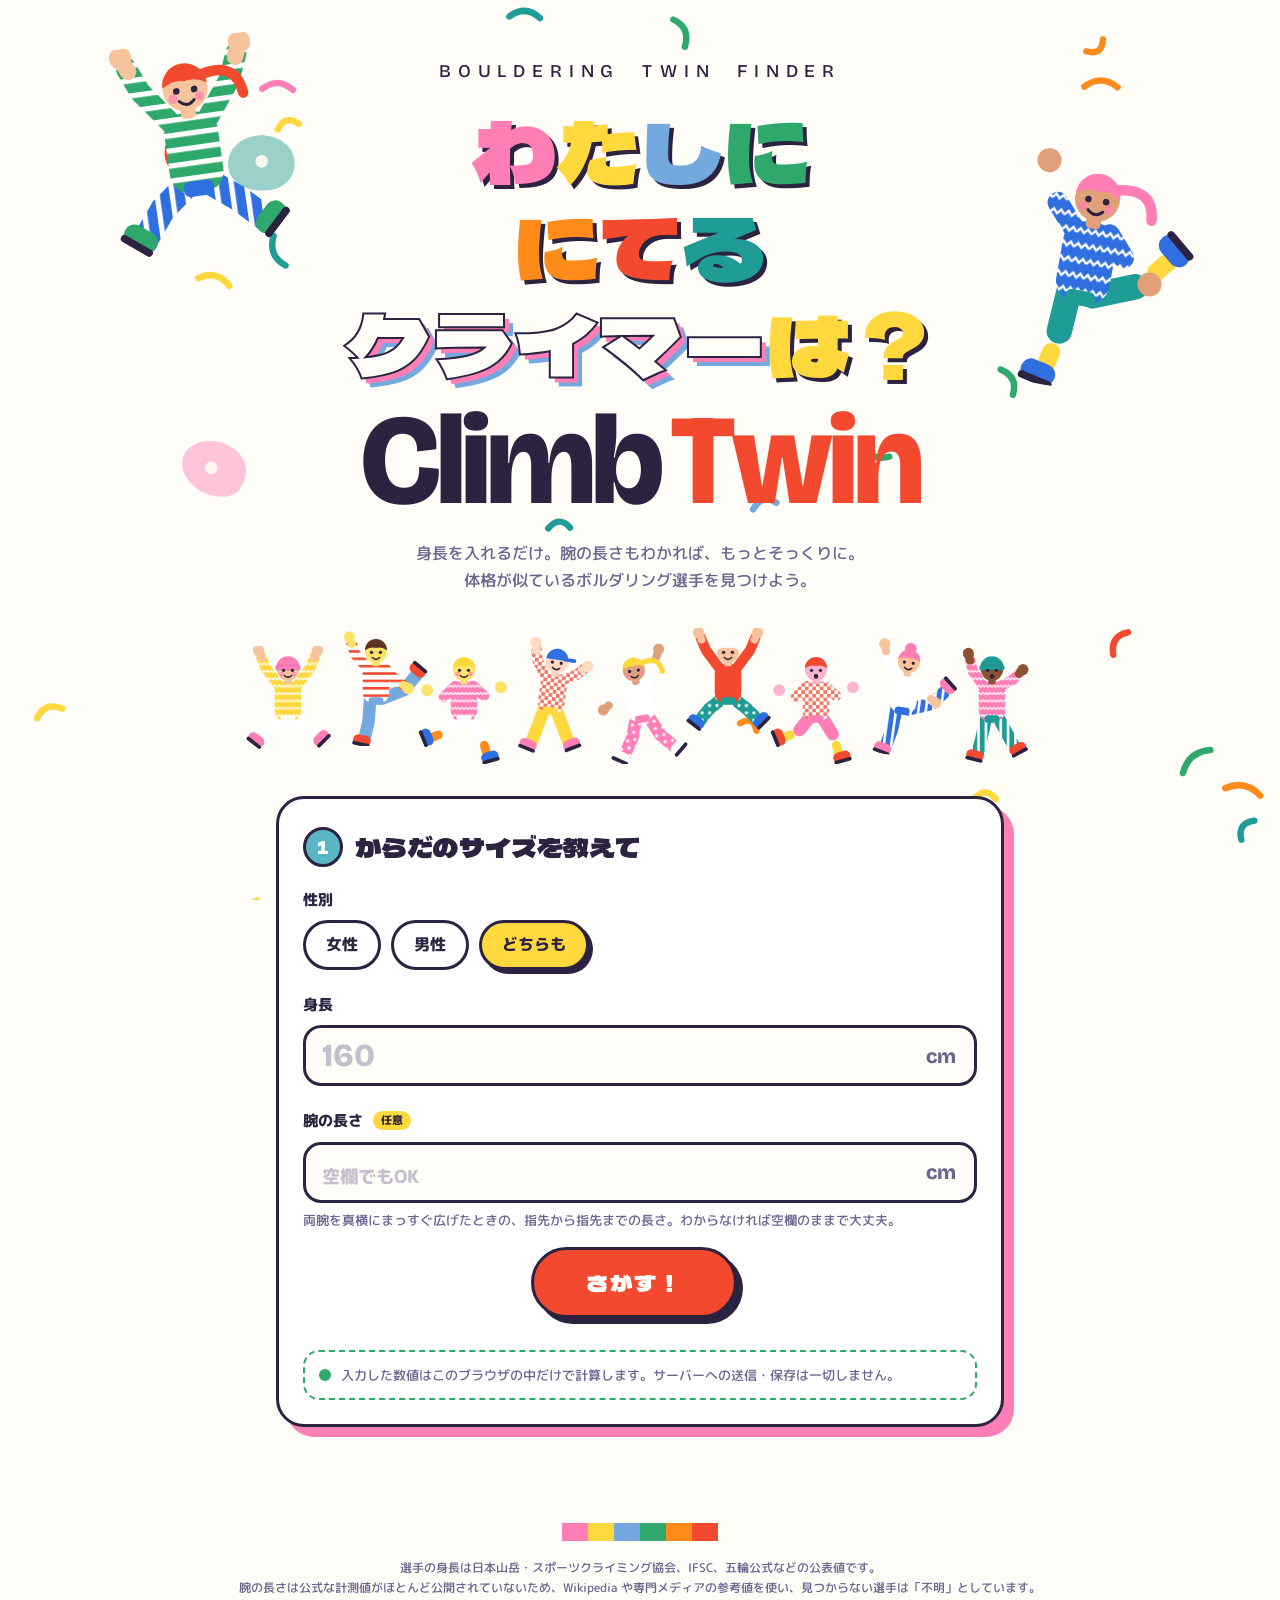
==== index.html @ 08d5f9f9 "ボルダリング体格マッチングサイトを追加 身長と任意の腕の長さから、体格の似ているボルダリング選手を探す静的サイト。 計算はすべてブラウザ内で行い、入力値は送信・保存しない。  Co-Authored-" ====
<!DOCTYPE html>
<html lang="ja">
<head>
  <meta charset="UTF-8">
  <meta name="viewport" content="width=device-width, initial-scale=1.0">
  <title>わたしのクライマー</title>
  <meta name="description" content="身長・腕の長さ・性別から、体格の似ているボルダリング選手を探すサイト">
  <link rel="preconnect" href="https://fonts.googleapis.com">
  <link rel="preconnect" href="https://fonts.gstatic.com" crossorigin>
  <link href="https://fonts.googleapis.com/css2?family=Bricolage+Grotesque:opsz,wght@12..96,500;12..96,800&family=Dela+Gothic+One&family=M+PLUS+Rounded+1c:wght@500;800&display=swap" rel="stylesheet">
  <link rel="stylesheet" href="style.css">
</head>
<body>
  <!-- 背景の紙吹雪 -->
  <div class="confetti" id="confetti" aria-hidden="true"></div>

  <header class="hero">
    <div class="hero__side hero__side--l" id="side-l" aria-hidden="true"></div>
    <div class="hero__side hero__side--r" id="side-r" aria-hidden="true"></div>

    <p class="hero__kicker">BOULDERING&nbsp;&nbsp;TWIN&nbsp;&nbsp;FINDER</p>
    <h1 class="hero__title">
      <span class="c-pink">わ</span><span class="c-yellow">た</span><span class="c-blue">し</span><span class="c-green">に</span><br>
      <span class="c-orange">に</span><span class="c-red">て</span><span class="c-teal">る</span><br>
      <span class="hero__title-big">クライマー</span><span class="c-yellow">は？</span>
    </h1>
    <p class="hero__latin">Climb<em>Twin</em></p>
    <p class="hero__lead">身長を入れるだけ。腕の長さもわかれば、もっとそっくりに。<br>体格が似ているボルダリング選手を見つけよう。</p>
    <div class="hero__parade" id="parade" aria-hidden="true"></div>
  </header>

  <main class="main">
    <section class="panel" aria-labelledby="form-title">
      <h2 class="panel__title" id="form-title"><span>1</span>からだのサイズを教えて</h2>

      <form class="form" id="form" autocomplete="off" novalidate>
        <fieldset class="field">
          <legend class="field__label">性別</legend>
          <div class="chips">
            <label class="chip chip--pink"><input type="radio" name="gender" value="f"><span>女性</span></label>
            <label class="chip chip--blue"><input type="radio" name="gender" value="m"><span>男性</span></label>
            <label class="chip chip--green"><input type="radio" name="gender" value="any" checked><span>どちらも</span></label>
          </div>
        </fieldset>

        <div class="field">
          <label class="field__label" for="height">身長</label>
          <div class="num">
            <input type="number" id="height" name="height" inputmode="decimal" min="120" max="220" step="0.1" placeholder="160" required>
            <span class="num__unit">cm</span>
          </div>
        </div>

        <div class="field">
          <label class="field__label" for="span">腕の長さ <span class="field__opt">任意</span></label>
          <div class="num">
            <input type="number" id="span" name="span" inputmode="decimal" min="110" max="240" step="0.1" placeholder="空欄でもOK">
            <span class="num__unit">cm</span>
          </div>
          <p class="field__hint">両腕を真横にまっすぐ広げたときの、指先から指先までの長さ。わからなければ空欄のままで大丈夫。</p>
        </div>

        <p class="form__error" id="error" role="alert"></p>

        <button class="btn" type="submit">
          <span class="btn__face">さがす！</span>
        </button>

        <p class="privacy">
          <span class="privacy__dot"></span>
          入力した数値はこのブラウザの中だけで計算します。サーバーへの送信・保存は一切しません。
        </p>
      </form>
    </section>
  </main>

  <section class="results" id="results" aria-live="polite" hidden>
    <div class="results__deco" id="band-deco" aria-hidden="true"></div>
    <div class="results__inner">
      <p class="results__kicker">YOUR&nbsp;&nbsp;CLIMBING&nbsp;&nbsp;TWINS</p>
      <h2 class="results__title">あなたに似てるのは…</h2>
      <div class="you" id="you"></div>
      <ol class="cards" id="cards"></ol>
      <button class="btn btn--ghost" type="button" id="retry"><span class="btn__face">もう一回</span></button>
    </div>
  </section>

  <footer class="footer">
    <div class="swatch" aria-hidden="true">
      <i class="sw-pink"></i><i class="sw-yellow"></i><i class="sw-blue"></i><i class="sw-green"></i><i class="sw-orange"></i><i class="sw-red"></i>
    </div>
    <p>選手の身長は日本山岳・スポーツクライミング協会、IFSC、五輪公式などの公表値です。<br>腕の長さは公式な計測値がほとんど公開されていないため、Wikipedia や専門メディアの参考値を使い、見つからない選手は「不明」としています。</p>
  </footer>

  <script src="data.js"></script>
  <script src="script.js"></script>
</body>
</html>
---- style.css ----
/* ========== tokens ========== */
:root {
  --pink: #ff7eb6;
  --yellow: #ffd83d;
  --blue: #74a9e0;
  --cobalt: #2f6fe0;
  --green: #2fa86b;
  --teal: #1f9c95;
  --orange: #ff8c1a;
  --red: #f2492f;
  --turquoise: #5ab6c6;
  --ink: #2b2340;
  --paper: #fffdf7;
  --card: #ffffff;
  --muted: #6b6390;
  --radius: 28px;
  --font-pop: "Dela Gothic One", "M PLUS Rounded 1c", sans-serif;
  --font-latin: "Bricolage Grotesque", "Helvetica Neue", sans-serif;
  --font-body: "M PLUS Rounded 1c", "Hiragino Maru Gothic ProN", sans-serif;
}

@media (prefers-color-scheme: dark) {
  :root:not([data-theme="light"]) {
    --ink: #fff4ea;
    --paper: #1f1a33;
    --card: #2b2448;
    --muted: #c3bce6;
    --turquoise: #1f6f7c;
  }
}
:root[data-theme="dark"] {
  --ink: #fff4ea;
  --paper: #1f1a33;
  --card: #2b2448;
  --muted: #c3bce6;
  --turquoise: #1f6f7c;
}

* { box-sizing: border-box; }

html { -webkit-text-size-adjust: 100%; }

body {
  margin: 0;
  min-height: 100vh;
  background: var(--paper);
  color: var(--ink);
  font-family: var(--font-body);
  font-weight: 500;
  line-height: 1.7;
  overflow-x: hidden;
}

.c-pink { color: var(--pink); }
.c-yellow { color: var(--yellow); }
.c-blue { color: var(--blue); }
.c-green { color: var(--green); }
.c-orange { color: var(--orange); }
.c-red { color: var(--red); }
.c-teal { color: var(--teal); }

/* ========== confetti ========== */
.confetti {
  position: fixed;
  inset: 0;
  pointer-events: none;
  z-index: 0;
}
.confetti svg,
.results__deco svg { width: 100%; height: 100%; display: block; }
.bit, .hold-bit { transform-box: fill-box; transform-origin: center; }
.confetti .bit:nth-of-type(3n) { animation: flutter 5s ease-in-out infinite; }
.confetti .bit:nth-of-type(3n+1) { animation: flutter 7s ease-in-out infinite reverse; }
.hold-bit { opacity: .45; }
@keyframes flutter {
  0%, 100% { translate: 0 0; }
  50% { translate: 0 -10px; }
}

/* ========== hero ========== */
.hero {
  position: relative;
  z-index: 1;
  text-align: center;
  padding: 56px 16px 8px;
  max-width: 1100px;
  margin: 0 auto;
}
.hero__kicker {
  margin: 0 0 14px;
  font-family: var(--font-latin);
  font-weight: 500;
  font-size: clamp(12px, 2.6vw, 18px);
  letter-spacing: .38em;
  color: var(--ink);
}
.hero__title {
  margin: 0;
  font-family: var(--font-pop);
  font-weight: 400;
  font-size: clamp(36px, 10.5vw, 84px);
  line-height: 1.15;
  text-shadow: 4px 4px 0 var(--ink);
}
.hero__title span { display: inline-block; animation: hop 2.4s ease-in-out infinite; }
.hero__title span:nth-child(2n) { animation-delay: .15s; }
.hero__title span:nth-child(3n) { animation-delay: .3s; }
.hero__title-big {
  color: var(--paper);
  -webkit-text-stroke: 2px var(--ink);
  text-shadow: 5px 5px 0 var(--pink), 9px 9px 0 var(--blue);
}
@keyframes hop {
  0%, 80%, 100% { transform: translateY(0) rotate(0); }
  88% { transform: translateY(-8px) rotate(-4deg); }
}

/* ポスター風の大きな英字 */
.hero__latin {
  margin: 14px 0 0;
  font-family: var(--font-latin);
  font-weight: 800;
  font-size: clamp(44px, 13vw, 128px);
  line-height: .9;
  letter-spacing: -.04em;
  color: var(--ink);
}
.hero__latin em {
  font-style: normal;
  color: var(--red);
  margin-left: .08em;
}

.hero__lead {
  margin: 20px auto 0;
  max-width: 32em;
  font-size: 16px;
  color: var(--muted);
}

.hero__side {
  position: absolute;
  top: 40px;
  width: 210px;
  height: 240px;
  display: none;
}
.hero__side svg { width: 100%; height: 100%; }
.hero__side--l { left: 0; rotate: -8deg; animation: sway 4s ease-in-out infinite; }
.hero__side--r { right: 0; top: 150px; rotate: 10deg; animation: sway 4.6s ease-in-out infinite reverse; }
@keyframes sway {
  0%, 100% { transform: translateY(0); }
  50% { transform: translateY(-12px); }
}
@media (min-width: 980px) {
  .hero__side { display: block; }
}

.hero__parade {
  display: flex;
  justify-content: center;
  align-items: flex-end;
  gap: 0;
  margin: 28px auto 0;
  max-width: 900px;
  overflow: hidden;
  padding-top: 24px;
}
.hero__parade svg {
  flex: 0 0 auto;
  width: 104px;
  height: 118px;
  margin: 0 -8px;
  animation: bounce 1.6s ease-in-out infinite;
}
.hero__parade svg:nth-child(2n) { animation-delay: -.4s; translate: 0 -18px; }
.hero__parade svg:nth-child(3n) { animation-delay: -.8s; }
.hero__parade svg:nth-child(4n) { translate: 0 -8px; rotate: 8deg; }
.hero__parade svg:nth-child(5n) { rotate: -10deg; }
@keyframes bounce {
  0%, 100% { transform: translateY(0); }
  50% { transform: translateY(-10px); }
}

/* ========== panel ========== */
.main {
  position: relative;
  z-index: 1;
  max-width: 760px;
  margin: 0 auto;
  padding: 24px 16px 64px;
}

.panel {
  background: var(--card);
  border: 3px solid var(--ink);
  border-radius: var(--radius);
  padding: 28px 24px 24px;
  box-shadow: 10px 10px 0 var(--pink);
}
.panel__title {
  display: flex;
  align-items: center;
  gap: 12px;
  margin: 0 0 20px;
  font-family: var(--font-pop);
  font-weight: 400;
  font-size: clamp(20px, 5vw, 26px);
  line-height: 1.3;
}
.panel__title span {
  display: grid;
  place-items: center;
  flex: 0 0 auto;
  width: 40px;
  height: 40px;
  border-radius: 50%;
  background: var(--turquoise);
  color: #fff;
  border: 3px solid var(--ink);
  font-size: 18px;
}

/* ========== form ========== */
.form { display: grid; gap: 22px; }

.field { margin: 0; padding: 0; border: 0; min-width: 0; }
.field__label {
  display: block;
  margin-bottom: 8px;
  padding: 0;
  font-weight: 800;
  font-size: 15px;
}
.field__opt {
  display: inline-block;
  margin-left: 6px;
  padding: 0 8px;
  border-radius: 999px;
  background: var(--yellow);
  color: #2b2340;
  font-size: 11px;
  vertical-align: 2px;
}
.field__hint {
  margin: 6px 0 0;
  font-size: 13px;
  color: var(--muted);
}

.chips { display: flex; flex-wrap: wrap; gap: 10px; }
.chip { position: relative; cursor: pointer; }
.chip input { position: absolute; opacity: 0; pointer-events: none; }
.chip span {
  display: inline-block;
  padding: 8px 20px;
  border: 3px solid var(--ink);
  border-radius: 999px;
  font-weight: 800;
  background: var(--card);
  transition: transform .15s, box-shadow .15s, background .15s;
}
.chip:hover span { transform: translateY(-2px); }
.chip input:focus-visible + span { outline: 3px dashed var(--orange); outline-offset: 3px; }
.chip input:checked + span { color: #2b2340; box-shadow: 4px 4px 0 var(--ink); }
.chip--pink input:checked + span  { background: var(--pink); }
.chip--blue input:checked + span  { background: var(--blue); }
.chip--green input:checked + span { background: var(--yellow); }

.num {
  display: flex;
  align-items: center;
  border: 3px solid var(--ink);
  border-radius: 18px;
  background: var(--paper);
  overflow: hidden;
  transition: box-shadow .15s;
}
.num:focus-within { box-shadow: 5px 5px 0 var(--yellow); }
.num input {
  flex: 1;
  min-width: 0;
  border: 0;
  background: transparent;
  color: var(--ink);
  font-family: var(--font-latin);
  font-weight: 800;
  font-size: 32px;
  padding: 8px 16px;
  outline: none;
}
.num input::placeholder { color: var(--muted); opacity: .4; }
#span::placeholder { font-family: var(--font-body); font-size: 18px; }
.num__unit {
  padding: 0 18px;
  font-family: var(--font-latin);
  font-weight: 800;
  font-size: 20px;
  color: var(--muted);
}

.form__error {
  margin: 0;
  color: var(--red);
  font-weight: 800;
  font-size: 14px;
}
.form__error:empty { display: none; }

/* ========== button ========== */
.btn {
  justify-self: center;
  border: 0;
  padding: 0;
  background: var(--ink);
  border-radius: 999px;
  cursor: pointer;
  font: inherit;
}
.btn__face {
  display: block;
  padding: 14px 52px;
  border: 3px solid var(--ink);
  border-radius: 999px;
  background: var(--red);
  color: #fff;
  font-family: var(--font-pop);
  font-size: 22px;
  letter-spacing: .08em;
  transform: translate(-6px, -6px);
  transition: transform .12s;
}
.btn:hover .btn__face { transform: translate(-8px, -8px); }
.btn:active .btn__face { transform: translate(0, 0); }
.btn:focus-visible { outline: 3px dashed var(--cobalt); outline-offset: 6px; }
.btn--ghost { display: block; margin: 40px auto 0; }
.btn--ghost .btn__face { background: var(--yellow); color: #2b2340; font-size: 18px; padding: 10px 36px; }

.privacy {
  display: flex;
  gap: 10px;
  align-items: flex-start;
  margin: 4px 0 0;
  padding: 12px 14px;
  border-radius: 16px;
  border: 2px dashed var(--green);
  font-size: 13px;
  color: var(--muted);
}
.privacy__dot {
  flex: 0 0 auto;
  width: 12px;
  height: 12px;
  margin-top: 5px;
  border-radius: 50%;
  background: var(--green);
}

/* ========== results (ターコイズの帯) ========== */
.results {
  position: relative;
  z-index: 1;
  background: var(--turquoise);
  padding: 64px 16px 72px;
  overflow: hidden;
}
.results__deco {
  position: absolute;
  inset: 0;
  pointer-events: none;
  opacity: .9;
}
.results__inner {
  position: relative;
  max-width: 760px;
  margin: 0 auto;
}
.results__kicker {
  margin: 0;
  text-align: center;
  font-family: var(--font-latin);
  font-size: clamp(12px, 2.6vw, 16px);
  letter-spacing: .38em;
  color: #fff;
}
.results__title {
  margin: 6px 0 20px;
  text-align: center;
  font-family: var(--font-pop);
  font-weight: 400;
  font-size: clamp(26px, 7vw, 44px);
  line-height: 1.3;
  color: #fff;
  text-shadow: 4px 4px 0 #2b2340;
}

.you {
  display: flex;
  flex-wrap: wrap;
  justify-content: center;
  gap: 10px;
  margin-bottom: 36px;
}
.you__pill {
  padding: 4px 14px;
  border: 2px solid #2b2340;
  border-radius: 999px;
  background: #fff;
  color: #2b2340;
  font-size: 14px;
  font-weight: 800;
}

.you__pill--soft { background: var(--yellow); }

.cards {
  list-style: none;
  margin: 0;
  padding: 0;
  display: grid;
  gap: 32px;
}

.card {
  position: relative;
  display: grid;
  grid-template-columns: 150px 1fr;
  gap: 20px;
  padding: 22px;
  background: var(--card);
  border: 3px solid #2b2340;
  border-radius: var(--radius);
  opacity: 0;
  transform: translateY(24px) rotate(-1deg);
  animation: pop-in .5s cubic-bezier(.2, 1.6, .4, 1) forwards;
}
.card:nth-child(1) { box-shadow: 10px 10px 0 var(--yellow); }
.card:nth-child(2) { box-shadow: 10px 10px 0 var(--pink);  animation-delay: .12s; }
.card:nth-child(3) { box-shadow: 10px 10px 0 #2b2340;      animation-delay: .24s; }
@keyframes pop-in { to { opacity: 1; transform: none; } }

.card__rank {
  position: absolute;
  top: -18px;
  left: -14px;
  z-index: 2;
  display: grid;
  place-items: center;
  width: 54px;
  height: 54px;
  border-radius: 50%;
  border: 3px solid #2b2340;
  background: var(--pink);
  color: #fff;
  font-family: var(--font-latin);
  font-weight: 800;
  font-size: 26px;
  rotate: -10deg;
}
.card:nth-child(1) .card__rank { width: 64px; height: 64px; font-size: 32px; background: var(--red); }

.card__avatar {
  align-self: start;
  width: 150px;
  height: 172px;
  border-radius: 22px;
  border: 3px solid #2b2340;
  --spot: var(--yellow);
  background: radial-gradient(circle at 50% 52%, var(--spot) 0 42%, var(--paper) 43%);
  overflow: hidden;
}
.card:nth-child(2) .card__avatar { --spot: var(--blue); }
.card:nth-child(3) .card__avatar { --spot: var(--pink); }
.card__avatar svg { display: block; width: 100%; height: 100%; animation: bounce 2s ease-in-out infinite; }

.card__body { min-width: 0; }
.card__country {
  display: inline-block;
  padding: 0 10px;
  border-radius: 999px;
  background: var(--ink);
  color: var(--paper);
  font-family: var(--font-latin);
  font-size: 12px;
  font-weight: 800;
  letter-spacing: .14em;
}
.card__name {
  margin: 6px 0 0;
  font-family: var(--font-pop);
  font-weight: 400;
  font-size: clamp(22px, 5.4vw, 28px);
  line-height: 1.25;
}
.card__en {
  margin: 0;
  font-family: var(--font-latin);
  font-weight: 500;
  font-size: 14px;
  color: var(--muted);
}

.match { margin: 12px 0 0; }
.match__head {
  display: flex;
  justify-content: space-between;
  align-items: baseline;
  font-size: 13px;
  font-weight: 800;
}
.match__score {
  font-family: var(--font-latin);
  font-weight: 800;
  font-size: 28px;
  line-height: 1;
  color: var(--red);
}
.match__bar { display: block; width: 100%; height: 14px; margin-top: 4px; }
.match__track { fill: var(--paper); stroke: var(--ink); stroke-width: 2; }
.match__fill { fill: var(--red); }

.stats {
  display: grid;
  grid-template-columns: repeat(3, 1fr);
  gap: 8px;
  margin: 14px 0 0;
}
.stat {
  padding: 8px 6px;
  text-align: center;
  border-radius: 14px;
  border: 2px solid #2b2340;
  color: #2b2340;
}
.stat:nth-child(1) { background: var(--pink); }
.stat:nth-child(2) { background: var(--yellow); }
.stat:nth-child(3) { background: var(--blue); }
.stat dt { font-size: 11px; font-weight: 800; }
.stat dd { margin: 0; font-family: var(--font-latin); font-weight: 800; font-size: 22px; line-height: 1.2; }
.stat__na { font-family: var(--font-body); font-size: 15px; line-height: 1.8; }
.stat small { display: block; font-family: var(--font-body); font-size: 11px; font-weight: 800; }

.tags { display: flex; flex-wrap: wrap; gap: 6px; margin: 14px 0 0; padding: 0; list-style: none; }
.tags li {
  padding: 0 10px;
  border-radius: 999px;
  border: 2px solid var(--ink);
  font-size: 12px;
  font-weight: 800;
}
.tags li::before { content: "#"; color: var(--red); }

.card__feature { margin: 12px 0 0; font-size: 14px; }

.card__video {
  display: inline-flex;
  align-items: center;
  gap: 8px;
  margin-top: 14px;
  padding: 8px 18px;
  border-radius: 999px;
  border: 3px solid #2b2340;
  background: var(--cobalt);
  color: #fff;
  font-weight: 800;
  font-size: 14px;
  text-decoration: none;
  box-shadow: 4px 4px 0 #2b2340;
  transition: transform .12s, box-shadow .12s;
}
.card__video:hover { transform: translate(-2px, -2px); box-shadow: 6px 6px 0 #2b2340; }
.card__video:active { transform: translate(4px, 4px); box-shadow: 0 0 0 #2b2340; }
.card__video svg { width: 18px; height: 18px; }

/* ========== footer ========== */
.footer {
  position: relative;
  z-index: 1;
  padding: 32px 16px 48px;
  text-align: center;
  font-size: 12px;
  color: var(--muted);
}
.footer p { margin: 10px 0 0; }
.swatch { display: inline-flex; }
.swatch i { display: block; width: 26px; height: 18px; }
.sw-pink { background: var(--pink); }
.sw-yellow { background: var(--yellow); }
.sw-blue { background: var(--blue); }
.sw-green { background: var(--green); }
.sw-orange { background: var(--orange); }
.sw-red { background: var(--red); }

/* ========== responsive ========== */
@media (max-width: 560px) {
  .hero { padding-top: 36px; }
  .hero__parade svg { width: 76px; height: 88px; margin: 0 -10px; }
  .panel { padding: 22px 16px 18px; box-shadow: 6px 6px 0 var(--pink); }
  .card { grid-template-columns: 1fr; padding: 22px 16px 18px; }
  .card__avatar { justify-self: center; width: 140px; height: 160px; }
  .card:nth-child(1) { box-shadow: 6px 6px 0 var(--yellow); }
  .card:nth-child(2) { box-shadow: 6px 6px 0 var(--pink); }
  .card:nth-child(3) { box-shadow: 6px 6px 0 #2b2340; }
  .btn__face { padding: 12px 40px; }
}

@media (prefers-reduced-motion: reduce) {
  *, *::before, *::after { animation: none !important; transition: none !important; }
  .card { opacity: 1; transform: none; }
}
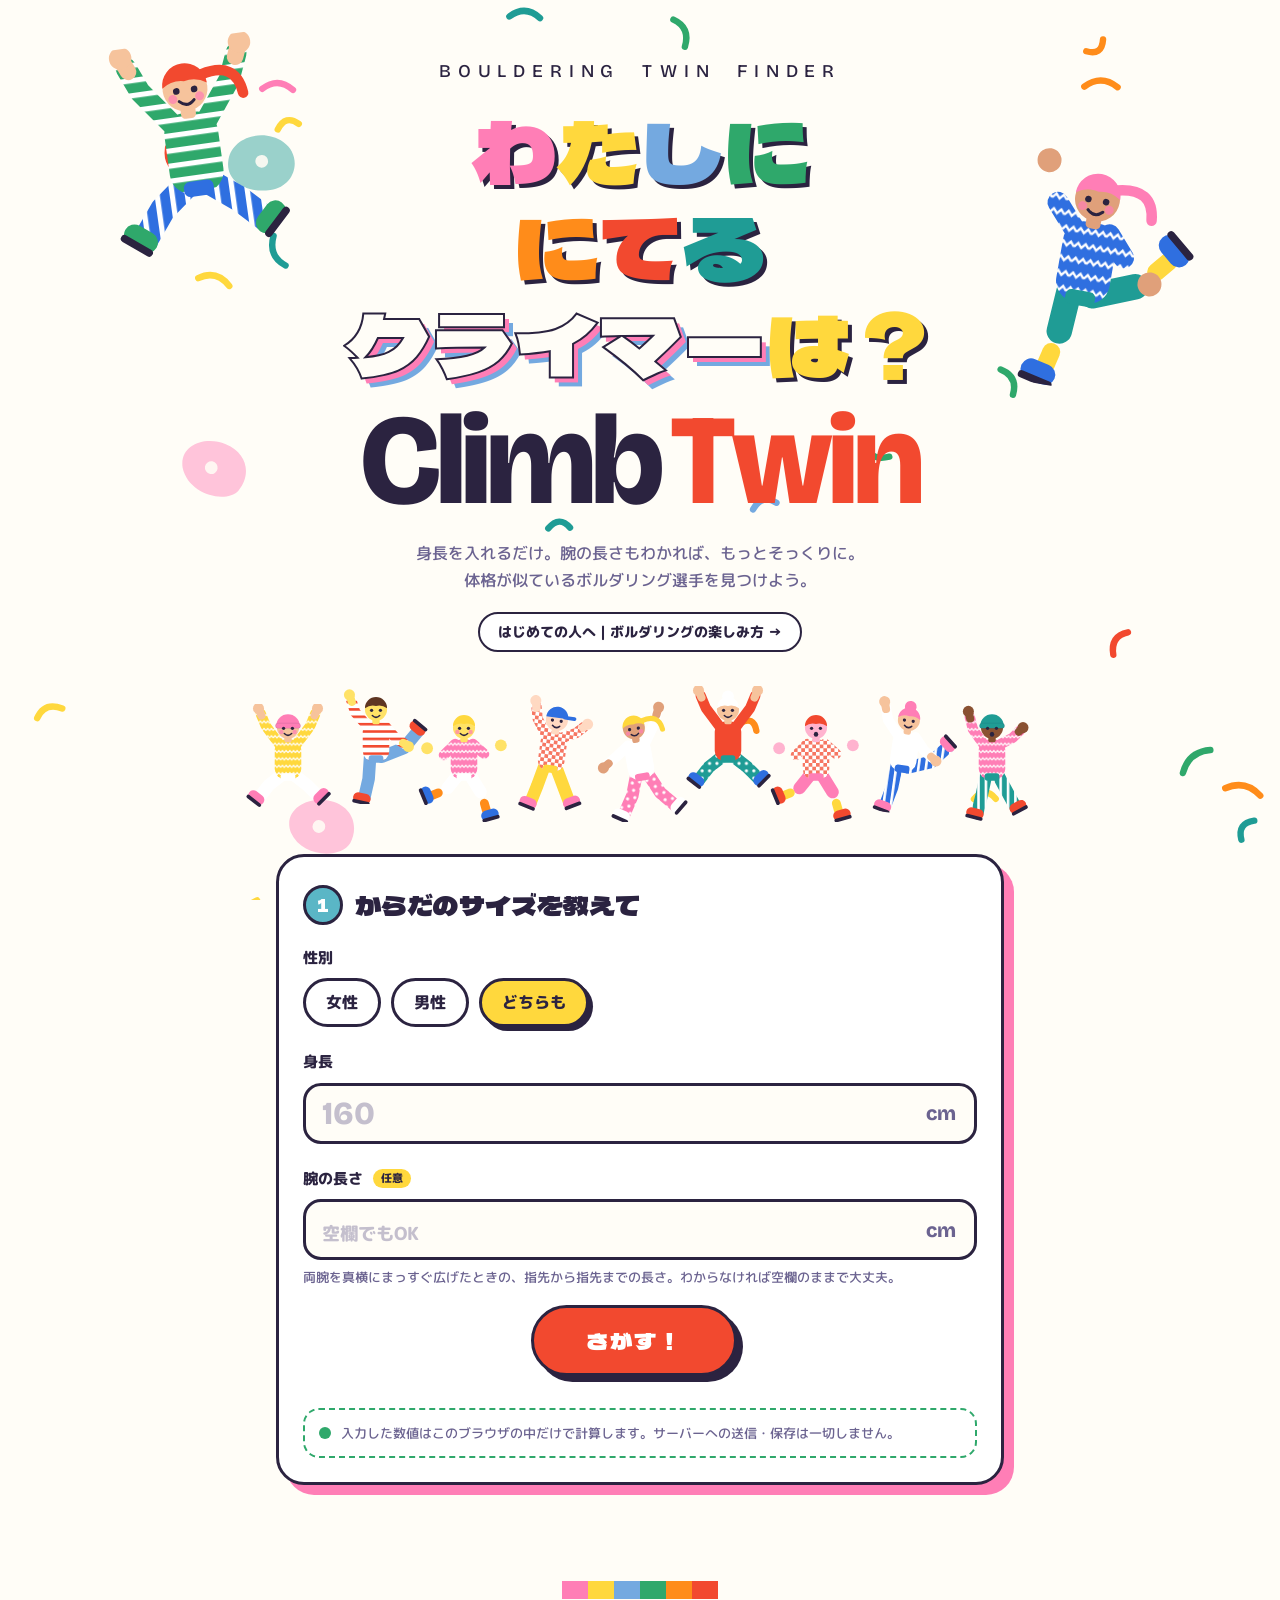
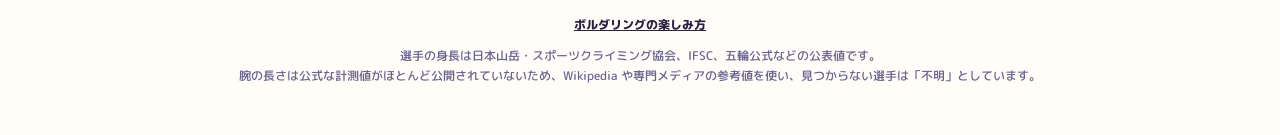
==== commit c54fc04d: "初心者向けの「ボルダリングの楽しみ方」ページを追加 - 声かけ（ガンバ！ボタン付き）、用語集（登り方・ホールド・壁・技）、グレード対応表、ジムでのマナー、大会の見どころ - トップページのヒーロー・結" ====
--- a/index.html
+++ b/index.html
@@ -5,6 +5,24 @@
   <meta name="viewport" content="width=device-width, initial-scale=1.0">
   <title>わたしのクライマー</title>
   <meta name="description" content="身長・腕の長さ・性別から、体格の似ているボルダリング選手を探すサイト">
+  <link rel="canonical" href="https://asukaokochi-kinako.github.io/bouldering_twin_finder/">
+  <link rel="icon" href="favicon.svg" type="image/svg+xml">
+
+  <!-- OGP -->
+  <meta property="og:type" content="website">
+  <meta property="og:site_name" content="Climb Twin">
+  <meta property="og:title" content="わたしににてるクライマーは？ | Climb Twin">
+  <meta property="og:description" content="身長を入れるだけで、体格がそっくりなボルダリング選手がわかる！腕の長さを入れるともっと正確に。入力した数値は保存されません。">
+  <meta property="og:url" content="https://asukaokochi-kinako.github.io/bouldering_twin_finder/">
+  <meta property="og:image" content="https://asukaokochi-kinako.github.io/bouldering_twin_finder/ogp.png">
+  <meta property="og:image:width" content="1200">
+  <meta property="og:image:height" content="630">
+  <meta property="og:image:alt" content="カラフルな服のクライマーたちと「わたしににてるクライマーは？ Climb Twin」の文字">
+  <meta property="og:locale" content="ja_JP">
+  <meta name="twitter:card" content="summary_large_image">
+  <meta name="twitter:title" content="わたしににてるクライマーは？ | Climb Twin">
+  <meta name="twitter:description" content="身長を入れるだけで、体格がそっくりなボルダリング選手がわかる！">
+  <meta name="twitter:image" content="https://asukaokochi-kinako.github.io/bouldering_twin_finder/ogp.png">
   <link rel="preconnect" href="https://fonts.googleapis.com">
   <link rel="preconnect" href="https://fonts.gstatic.com" crossorigin>
   <link href="https://fonts.googleapis.com/css2?family=Bricolage+Grotesque:opsz,wght@12..96,500;12..96,800&family=Dela+Gothic+One&family=M+PLUS+Rounded+1c:wght@500;800&display=swap" rel="stylesheet">
@@ -26,6 +44,7 @@
     </h1>
     <p class="hero__latin">Climb<em>Twin</em></p>
     <p class="hero__lead">身長を入れるだけ。腕の長さもわかれば、もっとそっくりに。<br>体格が似ているボルダリング選手を見つけよう。</p>
+    <a class="guide-link" href="guide.html">はじめての人へ｜ボルダリングの楽しみ方 →</a>
     <div class="hero__parade" id="parade" aria-hidden="true"></div>
   </header>
 
@@ -81,6 +100,21 @@
       <h2 class="results__title">あなたに似てるのは…</h2>
       <div class="you" id="you"></div>
       <ol class="cards" id="cards"></ol>
+
+      <div class="share">
+        <p class="share__title">結果をシェアしよう！</p>
+        <p class="share__preview" id="share-text"></p>
+        <p class="share__note">※ 身長や腕の長さはシェアされません</p>
+        <div class="share__btns">
+          <a class="sbtn sbtn--x" id="share-x" target="_blank" rel="noopener noreferrer">X でポスト</a>
+          <a class="sbtn sbtn--line" id="share-line" target="_blank" rel="noopener noreferrer">LINE で送る</a>
+          <a class="sbtn sbtn--threads" id="share-threads" target="_blank" rel="noopener noreferrer">Threads</a>
+          <a class="sbtn sbtn--fb" id="share-fb" target="_blank" rel="noopener noreferrer">Facebook</a>
+          <button class="sbtn sbtn--copy" type="button" id="share-copy">文章をコピー</button>
+          <button class="sbtn sbtn--more" type="button" id="share-native" hidden>その他のアプリ</button>
+        </div>
+      </div>
+      <a class="guide-link guide-link--band" href="guide.html">「ガンバ！」の声かけやグレードの見方は｜ボルダリングの楽しみ方 →</a>
       <button class="btn btn--ghost" type="button" id="retry"><span class="btn__face">もう一回</span></button>
     </div>
   </section>
@@ -89,10 +123,12 @@
     <div class="swatch" aria-hidden="true">
       <i class="sw-pink"></i><i class="sw-yellow"></i><i class="sw-blue"></i><i class="sw-green"></i><i class="sw-orange"></i><i class="sw-red"></i>
     </div>
+    <p><a class="footer__link" href="guide.html">ボルダリングの楽しみ方</a></p>
     <p>選手の身長は日本山岳・スポーツクライミング協会、IFSC、五輪公式などの公表値です。<br>腕の長さは公式な計測値がほとんど公開されていないため、Wikipedia や専門メディアの参考値を使い、見つからない選手は「不明」としています。</p>
   </footer>
 
   <script src="data.js"></script>
+  <script src="figures.js"></script>
   <script src="script.js"></script>
 </body>
 </html>
--- a/style.css
+++ b/style.css
@@ -572,6 +572,93 @@
 .card__video:active { transform: translate(4px, 4px); box-shadow: 0 0 0 #2b2340; }
 .card__video svg { width: 18px; height: 18px; }
 
+/* ========== share ========== */
+.share {
+  margin: 44px auto 0;
+  padding: 24px 22px;
+  background: var(--card);
+  border: 3px solid #2b2340;
+  border-radius: var(--radius);
+  box-shadow: 10px 10px 0 var(--yellow);
+  text-align: center;
+}
+.share__title {
+  margin: 0;
+  font-family: var(--font-pop);
+  font-size: clamp(20px, 5vw, 26px);
+  line-height: 1.3;
+}
+.share__preview {
+  margin: 14px 0 0;
+  padding: 14px 16px;
+  border-radius: 16px;
+  border: 2px dashed var(--muted);
+  background: var(--paper);
+  text-align: left;
+  white-space: pre-wrap;
+  overflow-wrap: anywhere;
+  font-size: 14px;
+  line-height: 1.7;
+}
+.share__note { margin: 6px 0 0; font-size: 12px; color: var(--muted); }
+.share__btns {
+  display: flex;
+  flex-wrap: wrap;
+  justify-content: center;
+  gap: 10px;
+  margin-top: 16px;
+}
+.sbtn {
+  display: inline-block;
+  padding: 8px 18px;
+  border: 3px solid #2b2340;
+  border-radius: 999px;
+  box-shadow: 4px 4px 0 #2b2340;
+  font-family: var(--font-body);
+  font-weight: 800;
+  font-size: 14px;
+  line-height: 1.5;
+  color: #fff;
+  text-decoration: none;
+  cursor: pointer;
+  transition: transform .12s, box-shadow .12s;
+}
+.sbtn:hover { transform: translate(-2px, -2px); box-shadow: 6px 6px 0 #2b2340; }
+.sbtn:active { transform: translate(4px, 4px); box-shadow: 0 0 0 #2b2340; }
+.sbtn:focus-visible { outline: 3px dashed var(--cobalt); outline-offset: 4px; }
+.sbtn[hidden] { display: none; }
+.sbtn--x { background: #111; }
+.sbtn--line { background: #06c755; }
+.sbtn--threads { background: #2b2340; }
+.sbtn--fb { background: #1877f2; }
+.sbtn--copy { background: var(--yellow); color: #2b2340; }
+.sbtn--more { background: var(--pink); color: #2b2340; }
+
+/* ========== guide link ========== */
+.guide-link {
+  display: inline-block;
+  margin-top: 18px;
+  padding: 6px 18px;
+  border: 2px solid var(--ink);
+  border-radius: 999px;
+  background: var(--card);
+  color: var(--ink);
+  font-weight: 800;
+  font-size: 14px;
+  text-decoration: none;
+  transition: transform .12s, box-shadow .12s;
+}
+.guide-link:hover { transform: translate(-2px, -2px); box-shadow: 4px 4px 0 var(--ink); }
+.guide-link--band {
+  display: table;
+  margin: 32px auto 0;
+  background: #fff;
+  color: #2b2340;
+  border-color: #2b2340;
+  text-align: center;
+}
+.footer__link { color: var(--ink); font-weight: 800; }
+
 /* ========== footer ========== */
 .footer {
   position: relative;
